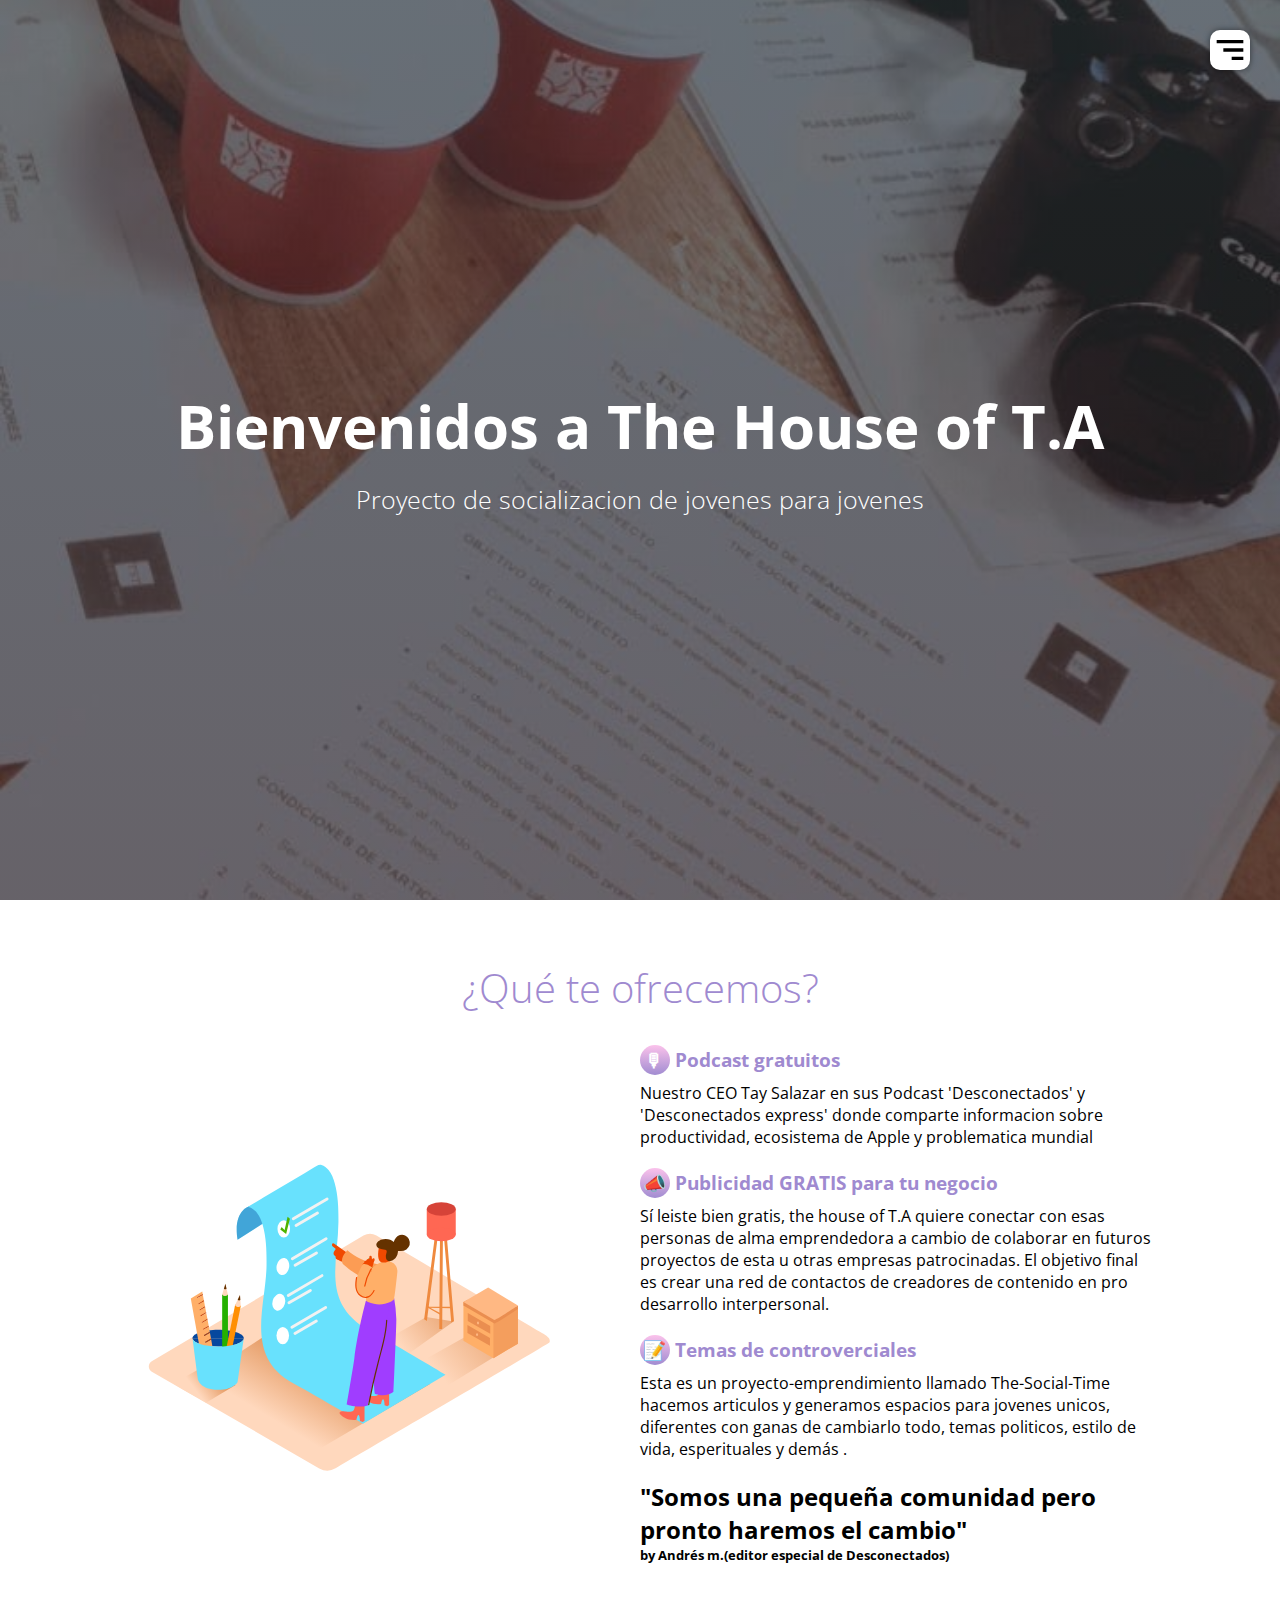
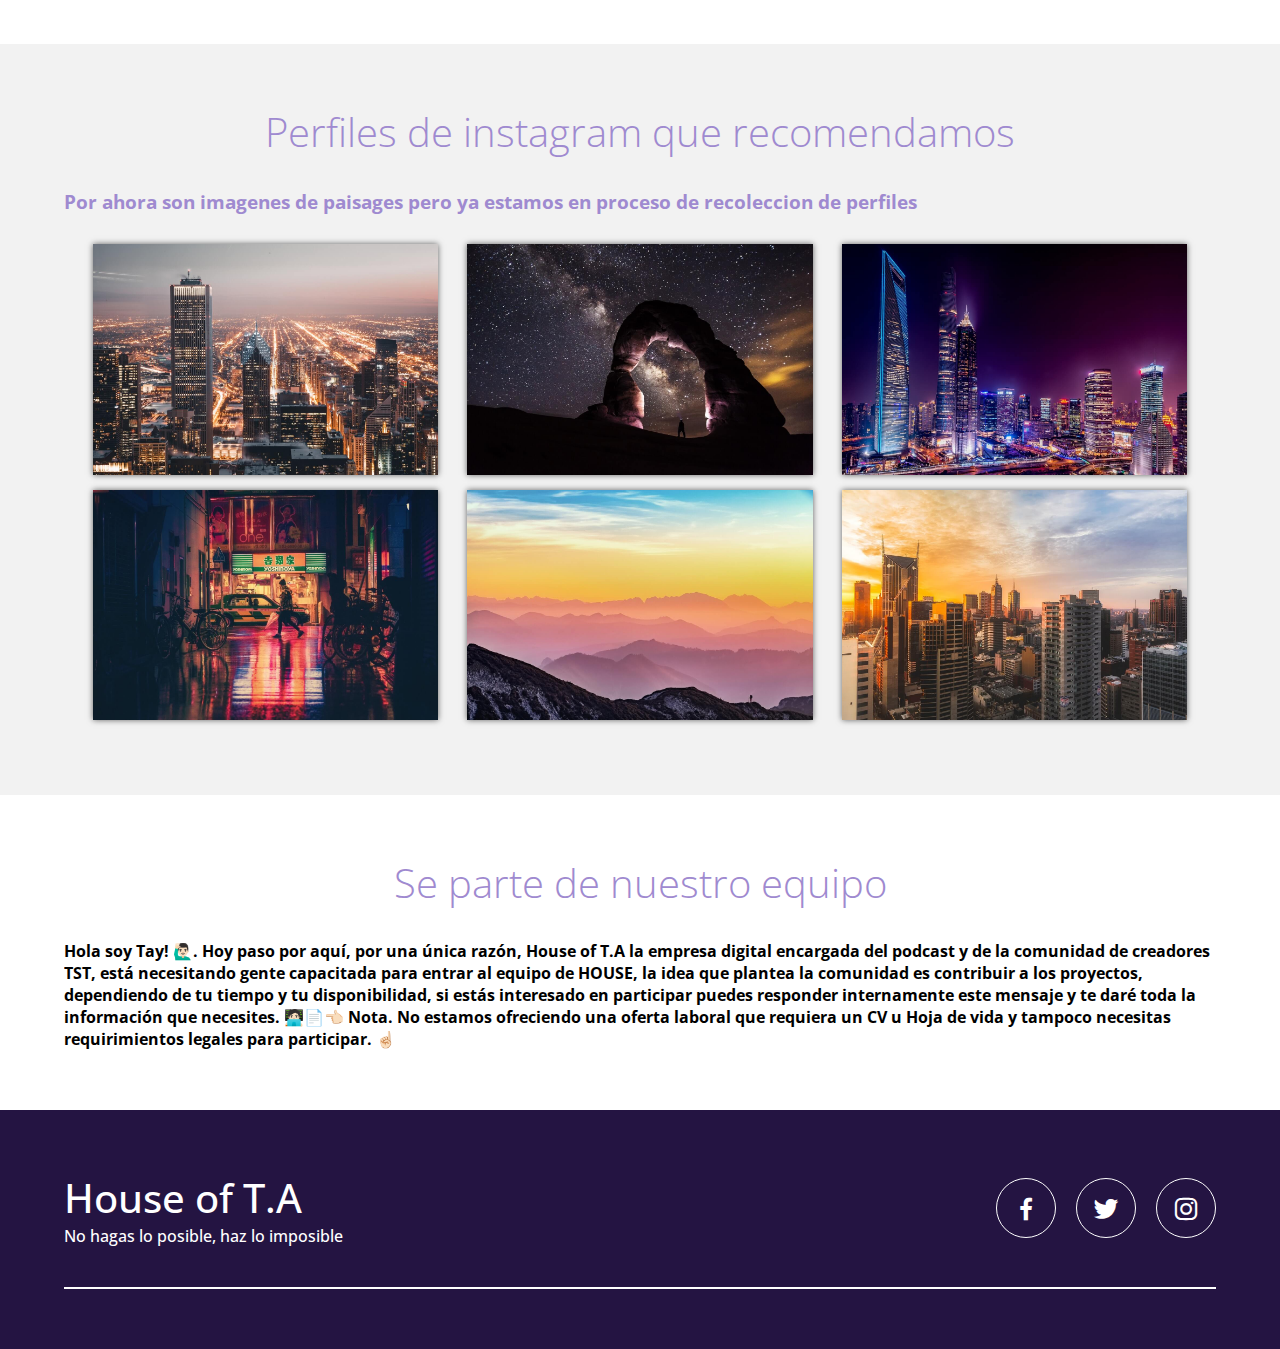
==== index.html @ 251db0c7 "Update index.html" ====
<!DOCTYPE html>
<html lang="es">
<head>
    <meta charset="UTF-8">
    <meta name="viewport" content="width=device-width, initial-scale=1.0">
    <title>Página web</title>
    <link rel="stylesheet" href="estilos.css">
    <link href="https://fonts.googleapis.com/css2?family=Open+Sans:wght@300;400;700&display=swap" rel="stylesheet">
    <link href='https://unpkg.com/boxicons@2.0.5/css/boxicons.min.css' rel='stylesheet'>
</head>
<body>
    
    <header class="header" id="inicio">
        <img class="hamburguer" src="img/hamburguesa.svg" alt="">
        <nav class="menu-navegacion">
                <a href="#inicio">House of T.A</a>
                <a href="#servicio">Para ti</a>
                <a href="#galeria">Emprendimientos</a>
                <a href="#expertos">unetenos</a>
                <a href="#footer">Suiguenos</a>
        </nav>
        <div class="contenedor head">
            <h1 class="titulo">Bienvenidos a The House of T.A </h1>
            <p class="copy">Proyecto de socializacion de jovenes para jovenes</p>
            <h3 class="copy"></h3>
        </div>
        
    </header>
    <main>
        <section class="services contenedor" id="servicio">
            <h2 class="subtitulo">¿Qué te ofrecemos?</h2>
            <div class="contenedor-servicio">
                <img src="img/checklist.svg" alt="">
                <div class="checklist-servicio">
                    <div class="service">
                        <h3 class="n-service"><span class="number">🎙</span>Podcast gratuitos</h3>
                        <p> Nuestro CEO Tay Salazar en sus Podcast 'Desconectados' y 'Desconectados express' donde comparte informacion sobre productividad, ecosistema de Apple y problematica mundial</p>
                    </div>
                    <div class="service">
                        <h3 class="n-service"><span class="number">📣</span>Publicidad GRATIS para tu negocio</h3>
                        <p> Sí leiste bien gratis, the house of T.A quiere conectar con esas personas de alma emprendedora a cambio de colaborar en futuros proyectos de esta u otras empresas patrocinadas. El objetivo final es crear una red de contactos de creadores de contenido en pro desarrollo interpersonal.</p>
                    </div>
                    <div class="service">
                        <h3 class="n-service"><span class="number">📝</span>Temas de controverciales </h3>
                        <p> Esta es un proyecto-emprendimiento llamado The-Social-Time hacemos articulos y generamos espacios para jovenes unicos, diferentes con ganas de cambiarlo todo, temas politicos, estilo de vida, esperituales y demás .</p>
                    </div>
                    <div class="service">
                        <h2   class='n-servise'>"Somos una pequeña comunidad pero pronto haremos el cambio"</h2>
                        <h5 text="center">by Andrés m.(editor especial de Desconectados)</h5>
                     </div>
                </div>
            </div>
        </section>
        <section class="gallery" id="galeria">
            <div class="contenedor">
                <h2 class="subtitulo">Perfiles de instagram que recomendamos</h2>
                <h3 class="n-service">Por ahora son imagenes de paisages pero ya estamos en proceso de recoleccion de perfiles</h3>
                <div class="contenedor-galeria">
                    <img src="img/uno.jpg" class="img-galeria" alt="Hola">
                    <img src="img/dos.jpg" class="img-galeria" alt="">
                    <img src="img/tres.jpg" class="img-galeria" alt="">
                    <img src="img/cuatro.jpg" class="img-galeria" alt="">
                    <img src="img/cinco.jpg" class="img-galeria" alt="">
                    <img src="img/seis.jpg" class="img-galeria" alt="">
                </div>
            </div>
        </section>
        <div class="imagen-light">
            <img src="img/close.svg" alt="" class="close">
            <img src="" alt="" class="agregar-imagen">
        </div>
    
        </section>
        <section class="contenedor" id="expertos">
            <h2 class="subtitulo">Se parte de nuestro equipo
            </h2>
            <h4>Hola soy Tay! 🙋🏻‍♂️. Hoy paso por aquí, por una única razón, House of T.A la empresa digital encargada del podcast y de la comunidad de creadores TST, está necesitando gente capacitada para entrar al equipo de HOUSE, la idea que plantea la comunidad es contribuir a los proyectos, dependiendo de tu tiempo y tu disponibilidad, si estás interesado en participar puedes responder internamente este mensaje y te daré toda la información que necesites. 🧑🏻‍💻📄👈🏻

                Nota. No estamos ofreciendo una oferta laboral que requiera un CV u Hoja de vida y tampoco necesitas requirimientos legales para participar. ☝🏻</h4>
            <section class="experts">
                
            </section>
        </section>
    </main>

    <footer id="footer">
        <div class="contenedor footer-content">
                <div class="contact-us">
                    <h2 class="brand">House of T.A</h2>
                    <p>No hagas lo posible, haz lo imposible</p> 
                </div>
                <div class="social-media">
                    <a href="./" class="social-media-icon">
                        <i class='bx bxl-facebook'></i>
                    </a>
                    <a href="./" class="social-media-icon">
                        <i class='bx bxl-twitter' ></i>
                    </a>
                    <a href="./" class="social-media-icon">
                        <i class='bx bxl-instagram' ></i>
                    </a>
                </div>
        </div>
        <div class="line"></div>
    </footer>
    <script src="js/menu.js"></script>
    <script src="js/lightbox.js"></script>
</body>
</html>
---- estilos.css ----
*{
    margin: 0;
    padding: 0;
    box-sizing: border-box;
}

:root{
    scroll-behavior: smooth;
}

body{
    font-family: 'Open Sans', sans-serif;
}

.contenedor{
    width: 90%;
    max-width: 1200px;
    overflow: hidden;
    margin: auto;
    padding: 60px 0;
}

.header{
    height: 100vh;
    /* 02 */
    background-image: linear-gradient(to top, rgba(39, 26, 35, 0.568) 0%, hsla(215, 20%, 19%, 0.562) 100%), url(img/papeles.jpeg);
    background-repeat: no-repeat;
    background-position: center;
    background-size: cover;
    
}

.head{
    padding: 0;
    height: 100%;
    display: flex;
    flex-direction: column;
    justify-content: center;
    text-align: center;
    color: #fff;
}


.hamburguer{
    position: fixed;
    top: 30px;
    right: 30px;
    background: #fff;
    width: 40px;
    height: 40px;
    cursor: pointer;
    border-radius: 10px;
    box-shadow: 0 0 6px rgba(0, 0, 0, .5);
}

.menu-navegacion{
    position: fixed;
    top: 0;
    width: 30vw;
    height: 100%;
    /* background-image: linear-gradient(to top, #fbc2eb 0%, #a6c0ee 100%); */
    /* 02 */
    background-image: linear-gradient(to top, #514768 0%, #5f4a59 100%);
    /* 028 */
    background-image: linear-gradient(135deg, #1a203a 0%, #241731 100%);
    display: flex;
    flex-direction: column;
    justify-content: space-evenly;
    align-items: center;
    right: 0;
    transform: translateX(110%);
    transition:transform 0.3s ease-in-out;
    box-shadow: 0 0 6px rgba(0, 0, 0, .5);
}

.spread{
    transform: translateX(0);
}

.menu-navegacion a{
    color: #fff;
    text-decoration: none;
}



.titulo{
    font-size: 60px;
    margin-bottom: 15px;
}

.copy{
    font-weight: 300;
    font-size: 25px;
}

/* Services */

.subtitulo{
    color: #9f8ad0;
    font-size: 40px;
    text-align: center;
    font-weight: 300;
    margin-bottom: 30px;
}

.contenedor-servicio{
    display: flex;
    justify-content: space-evenly;
    align-items: center;
    flex-wrap: wrap;
}

.contenedor-servicio img{
    width: 40%;
}

.checklist-servicio{
    width: 45%;
}

.service{
    margin-bottom: 20px;
}

.n-service{
    margin-bottom: 7px;
    color: #9f8ad0;
}

.number{
    display: inline-block;
    /* 02 */
    background-image: linear-gradient(to top, #a18cd1 0%, #fbc2eb 100%);
    line-height: 30px;
    text-align: center;
    border-radius: 50%;
    margin-right: 5px;
    width: 30px;
    height: 30px;
    color: #fff;
    font-weight: 700;
}

.gallery{
    background: #f2f2f2;
}

.contenedor-galeria{
    display: flex;
    flex-wrap: wrap;
    justify-content: space-evenly;
    margin-top: 30px;
}

.img-galeria{
    width: 30%;
    display: block;
    margin-bottom: 15px;
    box-shadow: 0 0 6px rgba(0, 0, 0, .6);
    cursor: pointer;
}

.imagen-light{
    position: fixed;
    display: flex;
    align-items: center;
    justify-content: center;
    width: 100%;
    height: 100%;
    top: 0;
    left: 0;
    background: rgba(0, 0, 0, 0.534);
    transform: translate(100%);
    transition: transform .2s ease-in-out;
}

.agregar-imagen{
    width: 60%;
    transform: scale(0);
    border-radius: 10px;
    transition: transform .3s .2s;
}

.showImage{
    transform: scale(1);
}

.show{
    transform: translate(0);
}

.close{
    position: absolute;
    top: 15px;
    right: 15px;
    width: 40px;
    cursor: pointer;
}

.experts{
    width: 100%;
    display: flex;
    flex-wrap: wrap;
    justify-content: space-evenly;
    align-items: center;
}

.cont-expert{
    width: 30%;
    text-align: center;
    margin-bottom: 20px;
}

.cont-expert img{
    display: block;
    margin: auto;
    width: 80%;
}

.n-expert{
    width: 100%;
    display: inline-block;
    margin-top: 20px;
    font-weight: 400;
}

footer{
    background: #241442;
    padding-bottom: 0.1px;
}

.footer-content{
    display: flex;
    justify-content: space-between;
    align-items: center;
    flex-wrap: wrap;
    padding-top: 60px;
    padding-bottom: 40px;
}


.contact-us{
    width: 40%;
    color: #fff;
}

.brand{
    font-weight: 500;
    font-size: 40px;
}

.brand+p{
    font-weight: 500;
}

.social-media{
    width: 50%;
    display: flex;
    justify-content: flex-end;
}

.social-media-icon{
    display: inline-block;
    margin-left: 20px;
    width: 60px;
    height: 60px;
    border: 1px solid #fff;
    border-radius: 50%;
    text-align: center;
    color: #fff;
}

.social-media-icon i{
    font-size: 30px;
    line-height: 60px;
}

.line{
    width: 90%;
    max-width: 1200px;
    margin: auto;
    height: 2px;
    background: #fff;
    margin-bottom: 60px;
}

.social-media-icon:hover{
    background: #fff;
    color:#764ba2;
}

@media screen and (max-width: 800px){
    .menu-navegacion{
        width: 50vw;
    }

    .titulo{
        font-size: 40px;
    }

    .contenedor-servicio img{
        width: 80%;
        margin-bottom: 40px;
    }
    
    .checklist-servicio{
        width: 80%;
    }

    .service{
        margin-bottom: 30px;
    }

    .img-galeria{
        width: 45%;
    }
    
    .agregarImagen{
        width: 80%;
    }

    
    .cont-expert{
        width: 80%;
    }
    
    .footer-content{
        justify-content: center;
    }

    .social-media{
        width: 80%;
        justify-content: space-evenly;
    }

    .social-media-icon{
        margin-left: 0;
    }

    .contact-us{
        text-align: center;
        width: 80%;
        margin-bottom: 40px;
    }
    
}


@media screen and (max-width: 500px){
    .menu-navegacion{
        width: 65vw;
    }

    .hamburguer{
        top: 20px;
        right: 20px;
    }

    .titulo{
        font-size: 30px;
    }

    .subtitulo{
        font-size: 30px;
    }

    .img-galeria{
        width: 95%;
    }
    
    .agregar-imagen{
        width: 90%;
    }

    .social-media{
        width: 100%;
        justify-content: space-evenly;
    }

    .social-media-icon{
        margin-left: 0;
    }

    .contact-us{
        text-align: center;
        width: 95%;
        margin-bottom: 40px;
    }
    
}
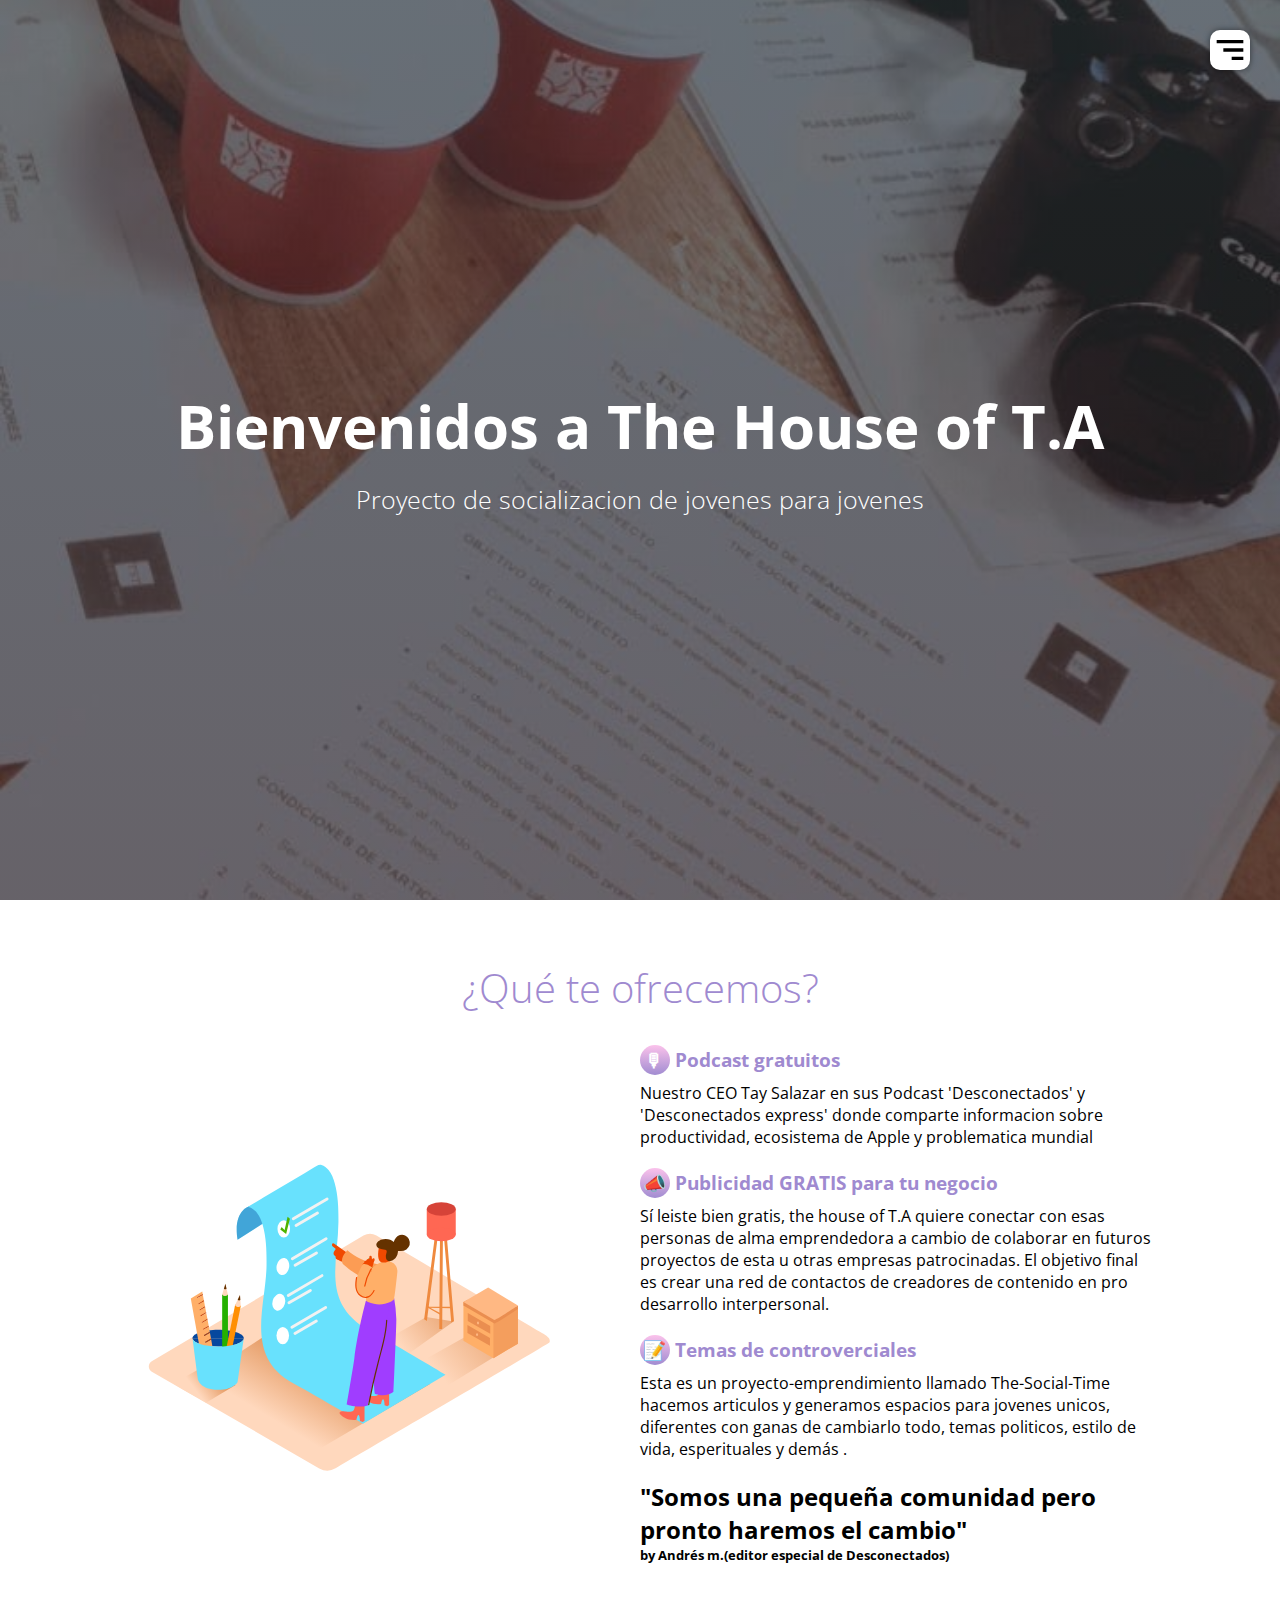
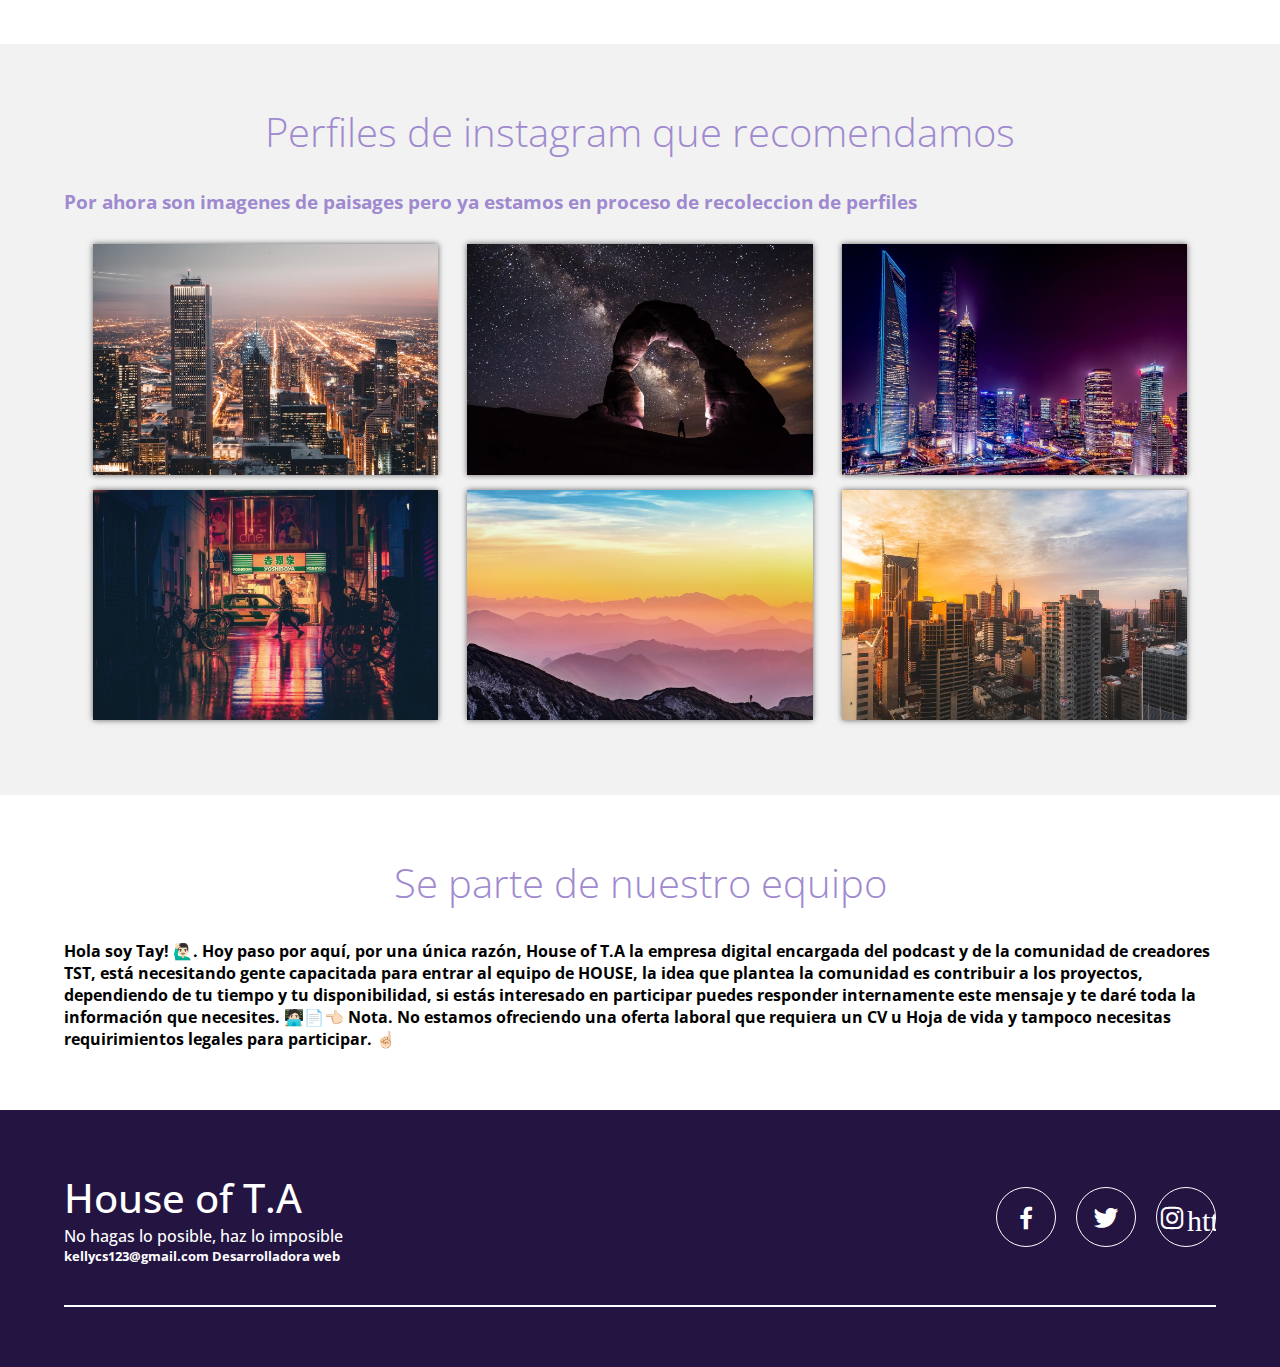
==== commit 7052a7ba: "Update index.html" ====
--- a/index.html
+++ b/index.html
@@ -87,7 +87,9 @@
         <div class="contenedor footer-content">
                 <div class="contact-us">
                     <h2 class="brand">House of T.A</h2>
-                    <p>No hagas lo posible, haz lo imposible</p> 
+                    <p>No hagas lo posible, haz lo imposible</p>
+                    <h5> kellycs123@gmail.com Desarrolladora web</h5>
+                    
                 </div>
                 <div class="social-media">
                     <a href="./" class="social-media-icon">
@@ -97,7 +99,7 @@
                         <i class='bx bxl-twitter' ></i>
                     </a>
                     <a href="./" class="social-media-icon">
-                        <i class='bx bxl-instagram' ></i>
+                        <i class='bx bxl-instagram' >https://www.instagram.com/houseofta_/?hl=es-la</i>
                     </a>
                 </div>
         </div>
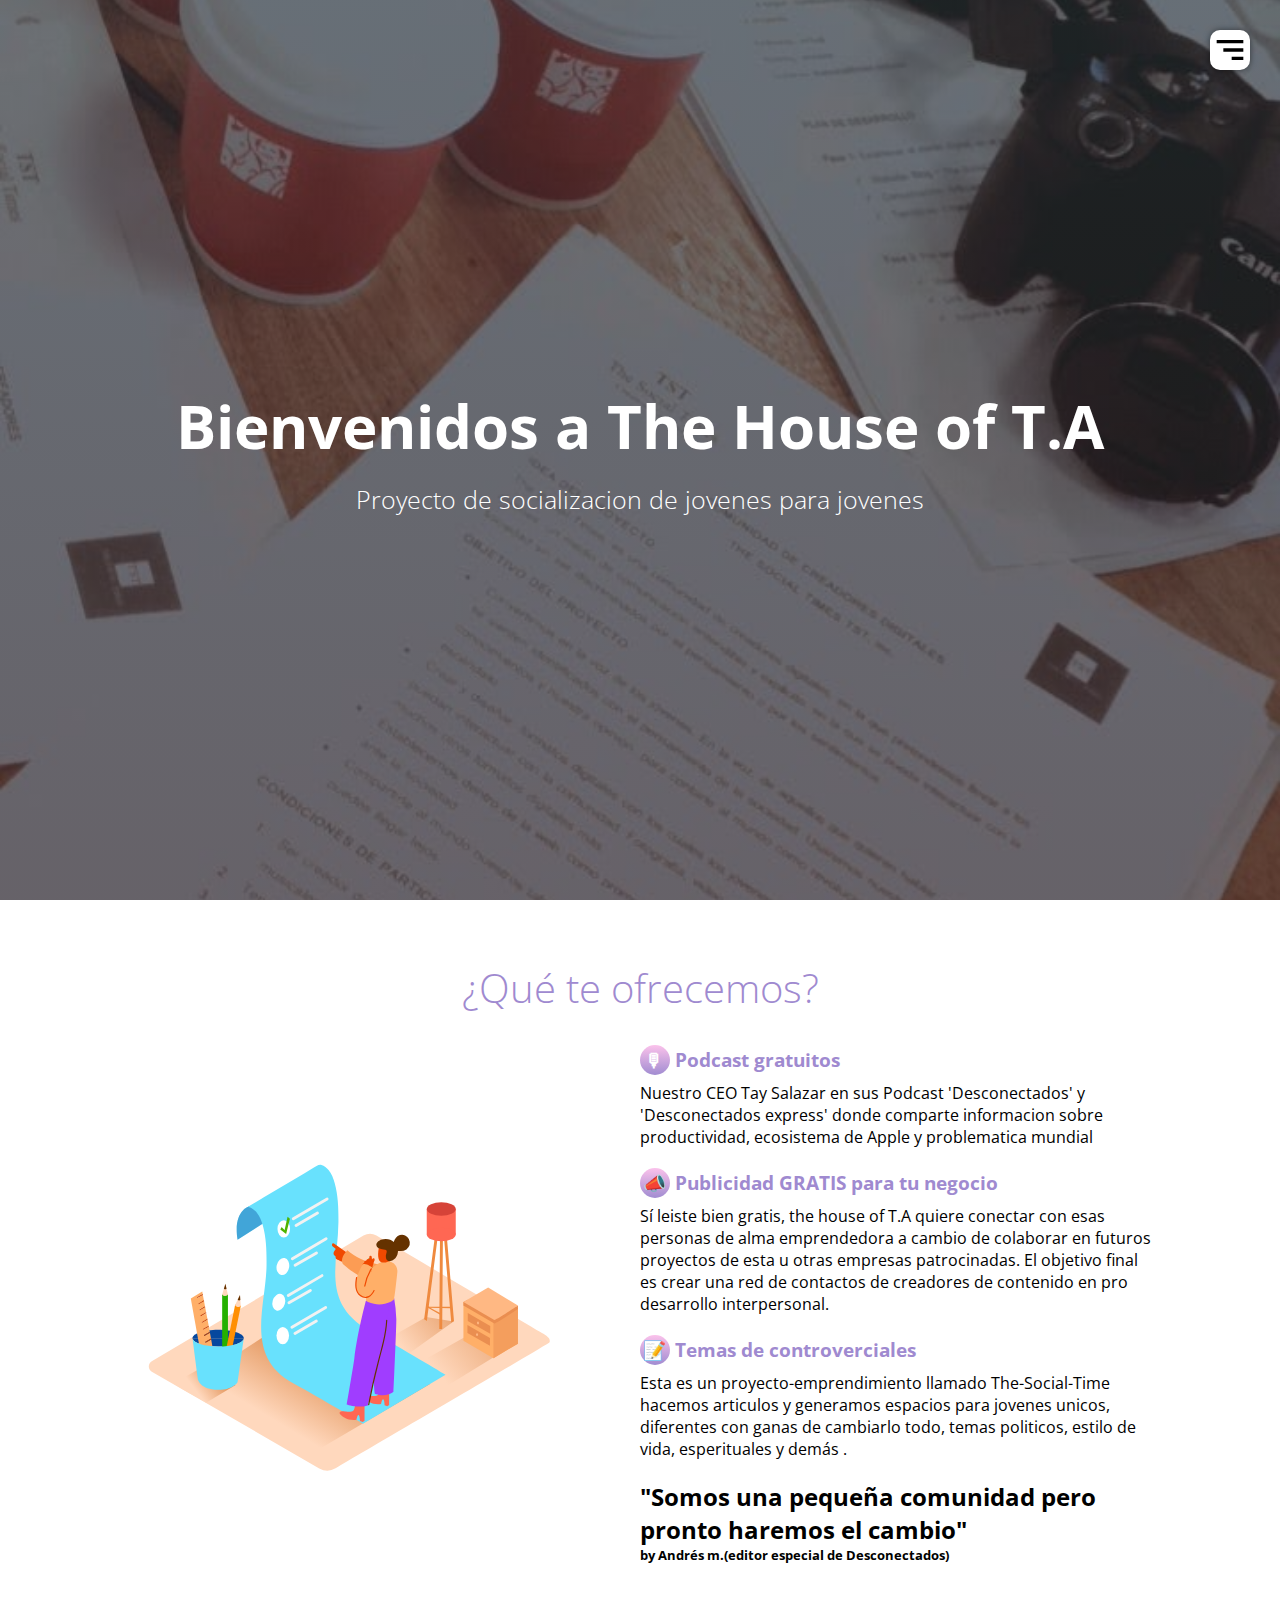
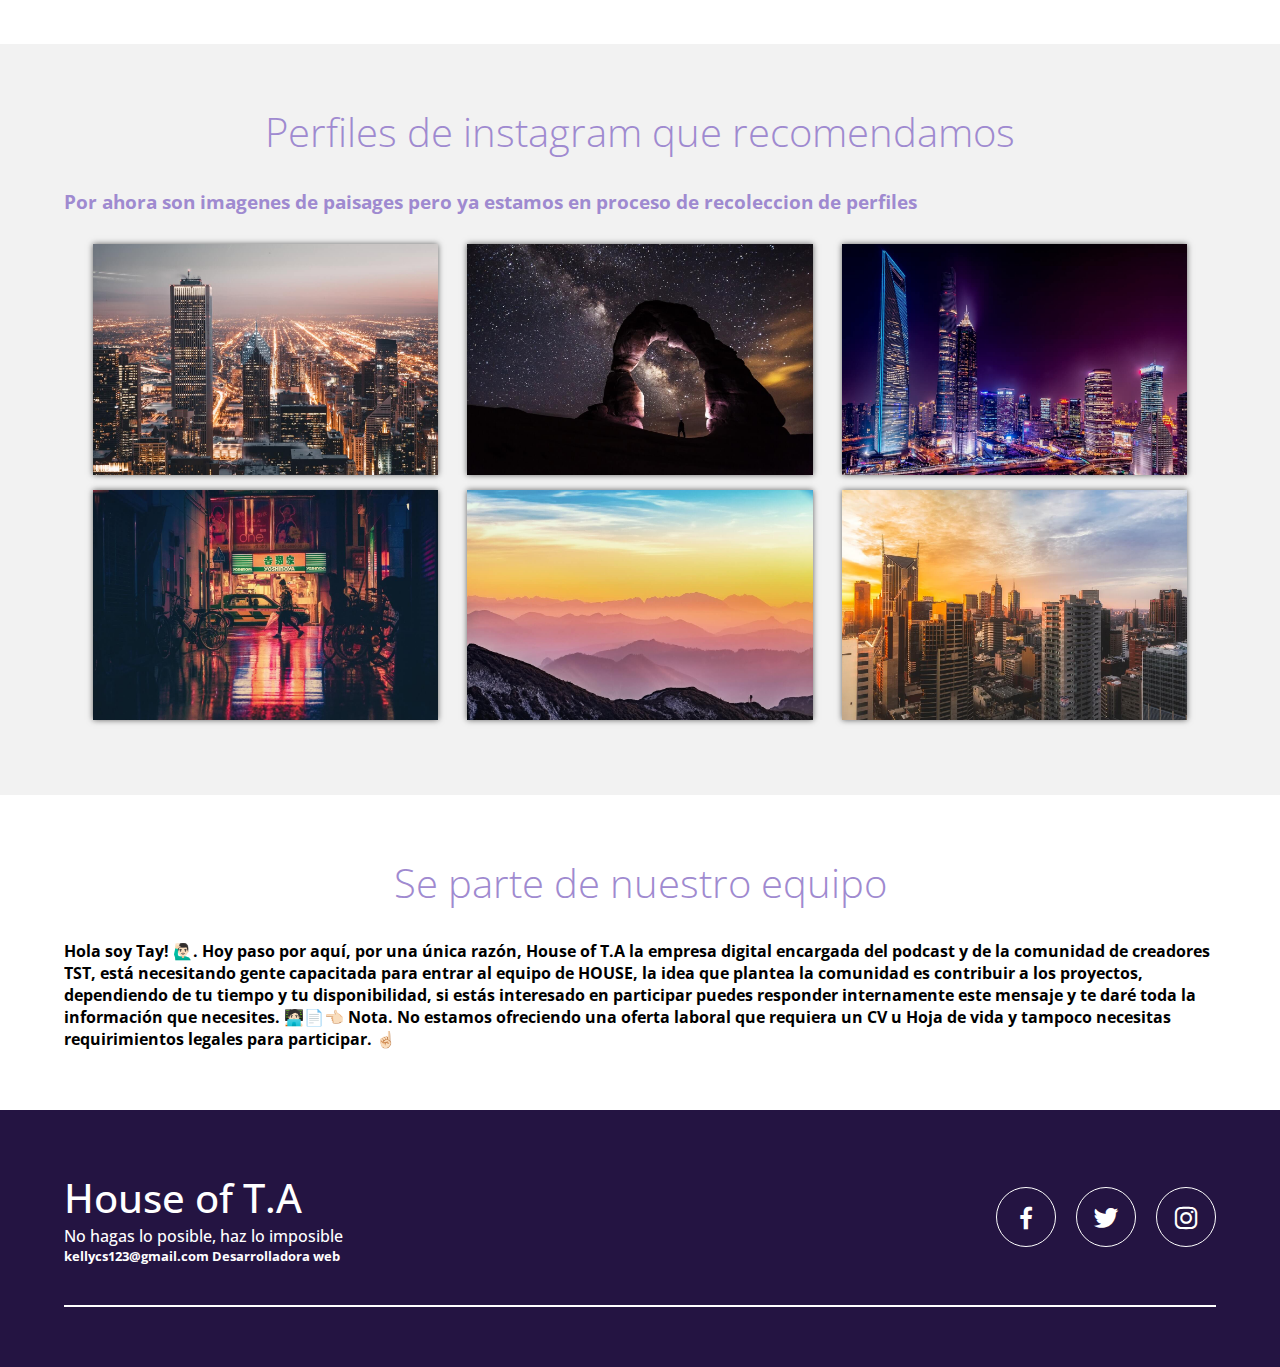
==== commit aeeb2a33: "Update index.html" ====
--- a/index.html
+++ b/index.html
@@ -99,7 +99,7 @@
                         <i class='bx bxl-twitter' ></i>
                     </a>
                     <a href="./" class="social-media-icon">
-                        <i class='bx bxl-instagram' >https://www.instagram.com/houseofta_/?hl=es-la</i>
+                        <i class='bx bxl-instagram' ></i>
                     </a>
                 </div>
         </div>
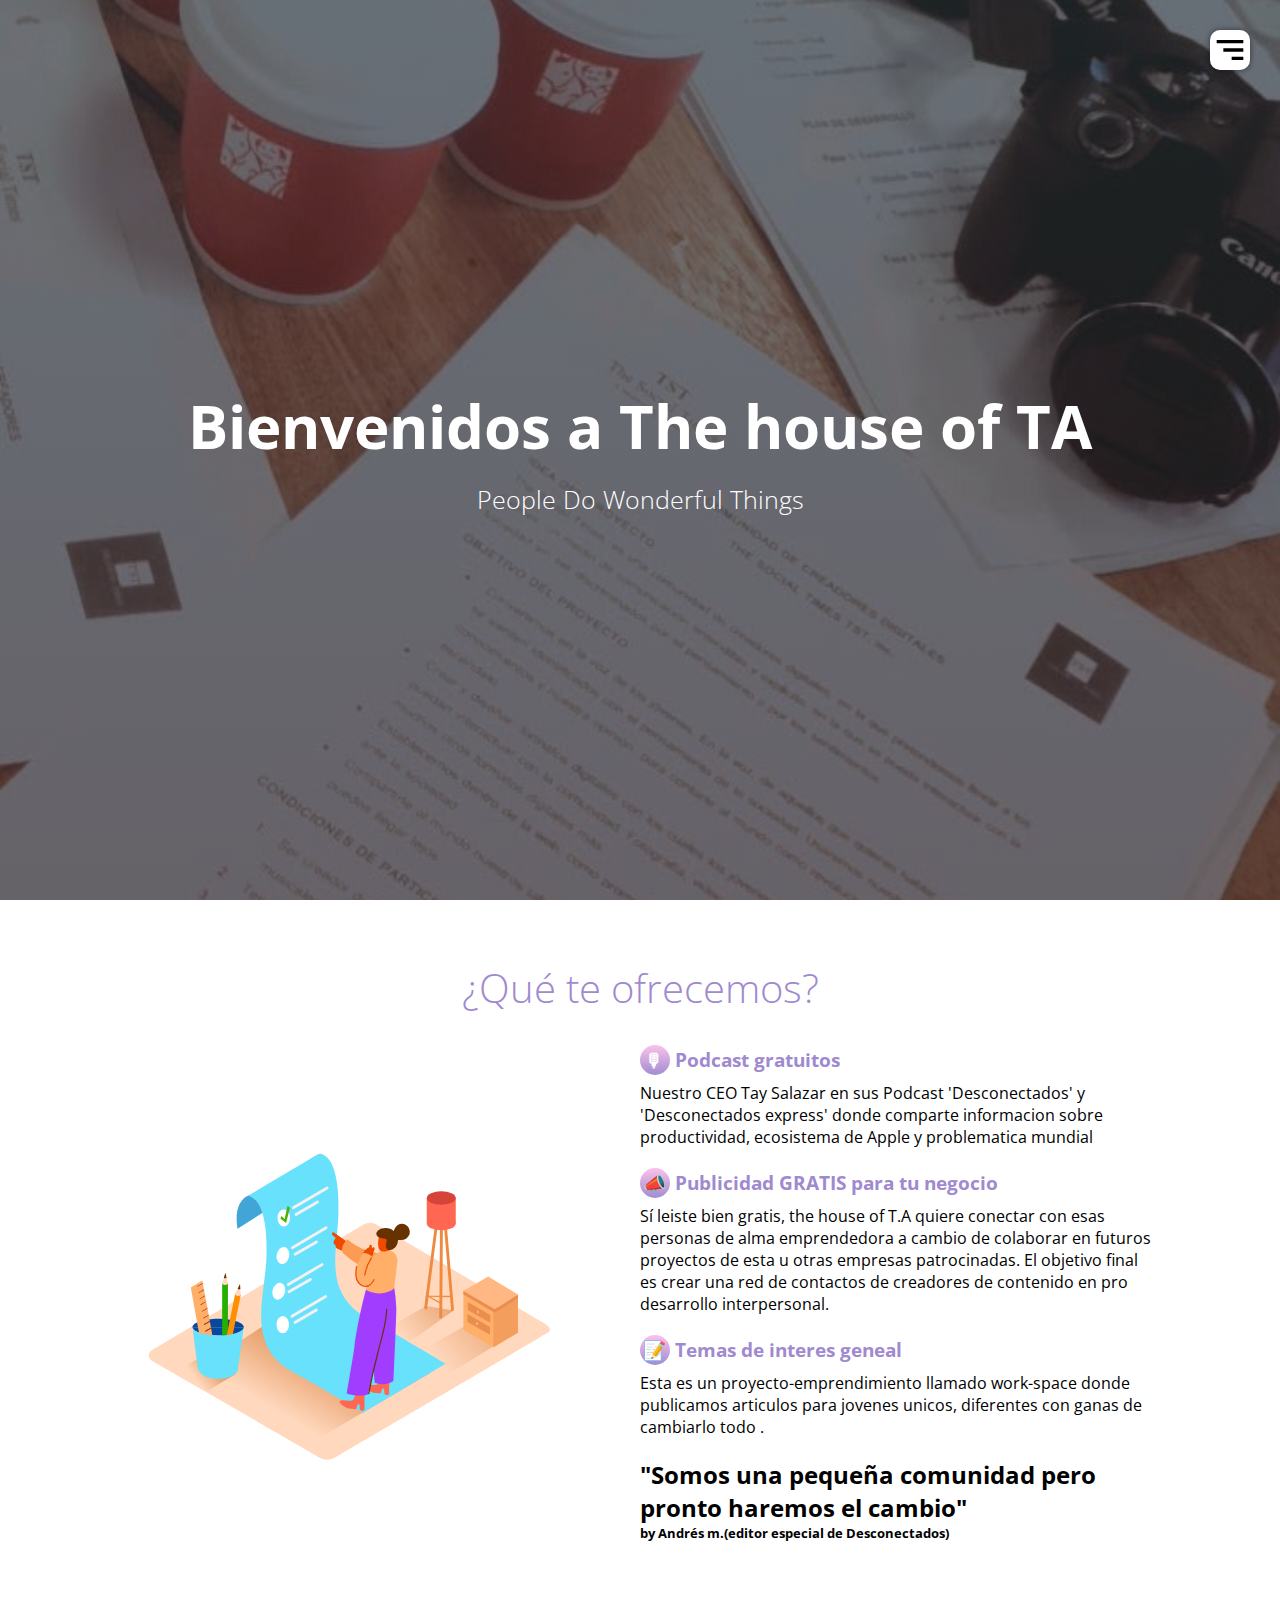
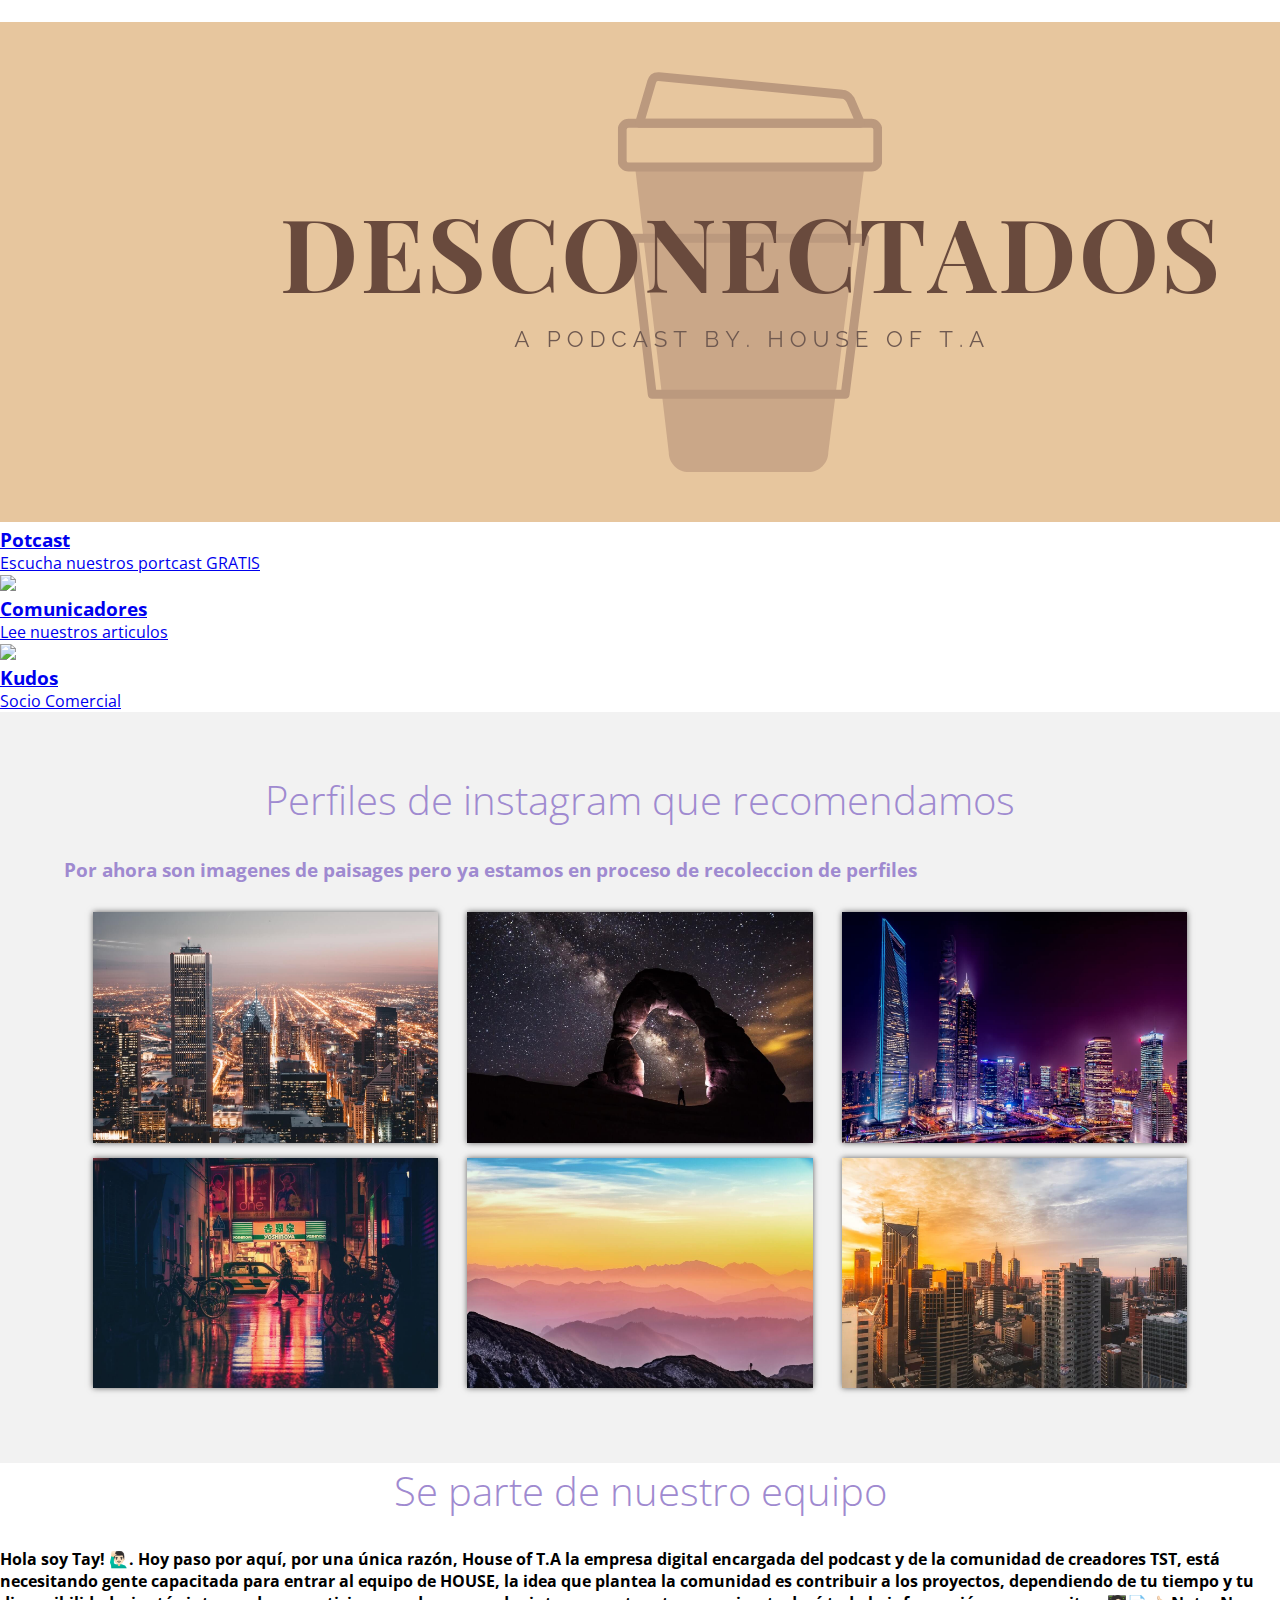
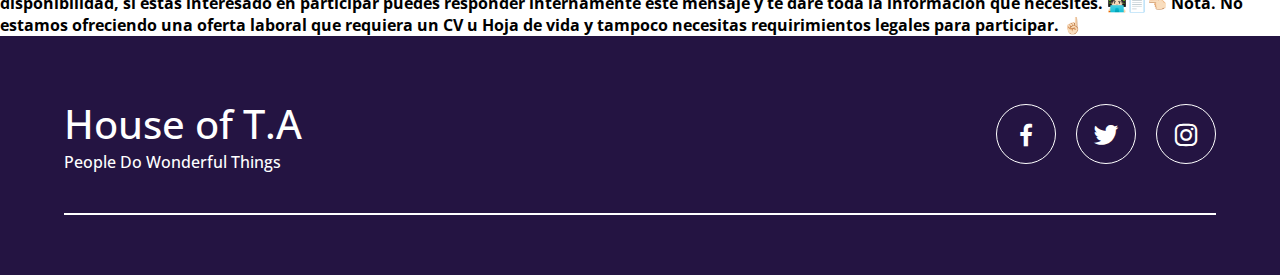
==== commit 7b0822ec: "Update index.html" ====
--- a/index.html
+++ b/index.html
@@ -20,8 +20,8 @@
                 <a href="#footer">Suiguenos</a>
         </nav>
         <div class="contenedor head">
-            <h1 class="titulo">Bienvenidos a The House of T.A </h1>
-            <p class="copy">Proyecto de socializacion de jovenes para jovenes</p>
+            <h1 class="titulo">Bienvenidos a The house of TA</h1>
+            <p class="copy">People Do Wonderful Things</p>
             <h3 class="copy"></h3>
         </div>
         
@@ -41,8 +41,8 @@
                         <p> Sí leiste bien gratis, the house of T.A quiere conectar con esas personas de alma emprendedora a cambio de colaborar en futuros proyectos de esta u otras empresas patrocinadas. El objetivo final es crear una red de contactos de creadores de contenido en pro desarrollo interpersonal.</p>
                     </div>
                     <div class="service">
-                        <h3 class="n-service"><span class="number">📝</span>Temas de controverciales </h3>
-                        <p> Esta es un proyecto-emprendimiento llamado The-Social-Time hacemos articulos y generamos espacios para jovenes unicos, diferentes con ganas de cambiarlo todo, temas politicos, estilo de vida, esperituales y demás .</p>
+                        <h3 class="n-service"><span class="number">📝</span>Temas de interes geneal</h3>
+                        <p> Esta es un proyecto-emprendimiento llamado work-space donde publicamos articulos para jovenes unicos, diferentes con ganas de cambiarlo todo .</p>
                     </div>
                     <div class="service">
                         <h2   class='n-servise'>"Somos una pequeña comunidad pero pronto haremos el cambio"</h2>
@@ -51,6 +51,42 @@
                 </div>
             </div>
         </section>
+        <!--   Tarjetas-->
+        <div class="tarjetas">
+            <a class='lados' href="#">
+                 <figure>
+                     <img src="img/desconectados.png">
+                     <div class="capa">
+                         <h3>Potcast </h3>
+                         <p>Escucha nuestros portcast GRATIS</p>
+                     </div>
+                 </figure>
+            </a>
+        
+            <a class='lados' href="https://www.instagram.com/socialtimestst/?hl=es-la">
+                <figure>
+                    <img src="img/TST_community.jpg">
+                    <div class="capa">
+                        <h3>Comunicadores</h3>
+                        <p>Lee nuestros articulos</p>
+                    </div>
+                </figure>
+            </a>
+            <a class='lados' href="https://cutt.ly/instagram_kudos">
+                 <figure>
+                     <img src='img/karol.jpg'>
+                     <div class="capa">
+                         <h3>Kudos</h3>
+                         <p>Socio Comercial</p>
+                     </div>
+                 </figure>
+            </a>
+       
+    
+    
+           
+        </div>
+    
         <section class="gallery" id="galeria">
             <div class="contenedor">
                 <h2 class="subtitulo">Perfiles de instagram que recomendamos</h2>
@@ -69,15 +105,17 @@
             <img src="img/close.svg" alt="" class="close">
             <img src="" alt="" class="agregar-imagen">
         </div>
+        </section>
+       
     
-        </section>
-        <section class="contenedor" id="expertos">
-            <h2 class="subtitulo">Se parte de nuestro equipo
-            </h2>
+        <h2 class="subtitulo">Se parte de nuestro equipo
+        </h2>
+        <section class="unetenos" id="expertos">
+            
             <h4>Hola soy Tay! 🙋🏻‍♂️. Hoy paso por aquí, por una única razón, House of T.A la empresa digital encargada del podcast y de la comunidad de creadores TST, está necesitando gente capacitada para entrar al equipo de HOUSE, la idea que plantea la comunidad es contribuir a los proyectos, dependiendo de tu tiempo y tu disponibilidad, si estás interesado en participar puedes responder internamente este mensaje y te daré toda la información que necesites. 🧑🏻‍💻📄👈🏻
 
                 Nota. No estamos ofreciendo una oferta laboral que requiera un CV u Hoja de vida y tampoco necesitas requirimientos legales para participar. ☝🏻</h4>
-            <section class="experts">
+             
                 
             </section>
         </section>
@@ -87,18 +125,16 @@
         <div class="contenedor footer-content">
                 <div class="contact-us">
                     <h2 class="brand">House of T.A</h2>
-                    <p>No hagas lo posible, haz lo imposible</p>
-                    <h5> kellycs123@gmail.com Desarrolladora web</h5>
-                    
+                    <p>People Do Wonderful Things</p> 
                 </div>
                 <div class="social-media">
                     <a href="./" class="social-media-icon">
                         <i class='bx bxl-facebook'></i>
                     </a>
-                    <a href="./" class="social-media-icon">
+                    <a href="https://twitter.com/socialtimestst" class="social-media-icon">
                         <i class='bx bxl-twitter' ></i>
                     </a>
-                    <a href="./" class="social-media-icon">
+                    <a href="https://www.instagram.com/houseofta_/?hl=es-lattps://www.instagram.com/socialtimestst/?hl=es-la" class="social-media-icon">
                         <i class='bx bxl-instagram' ></i>
                     </a>
                 </div>
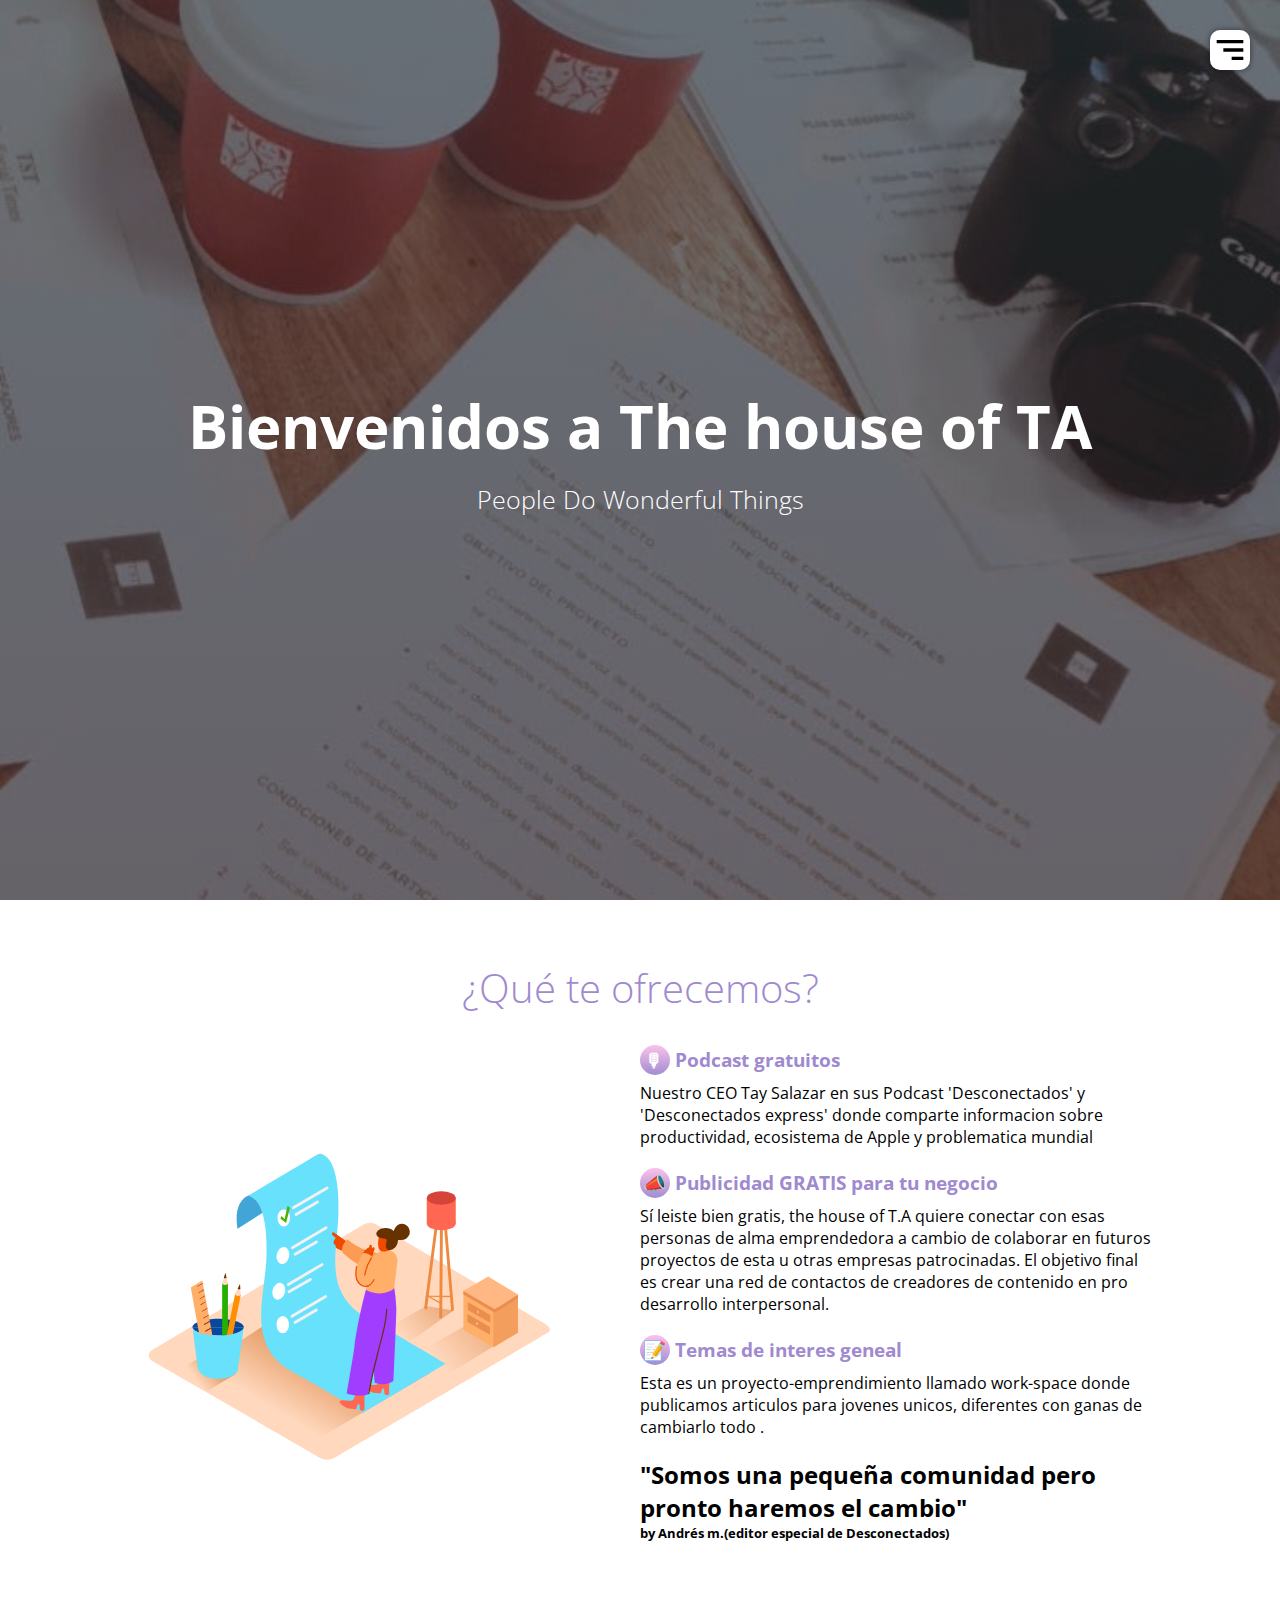
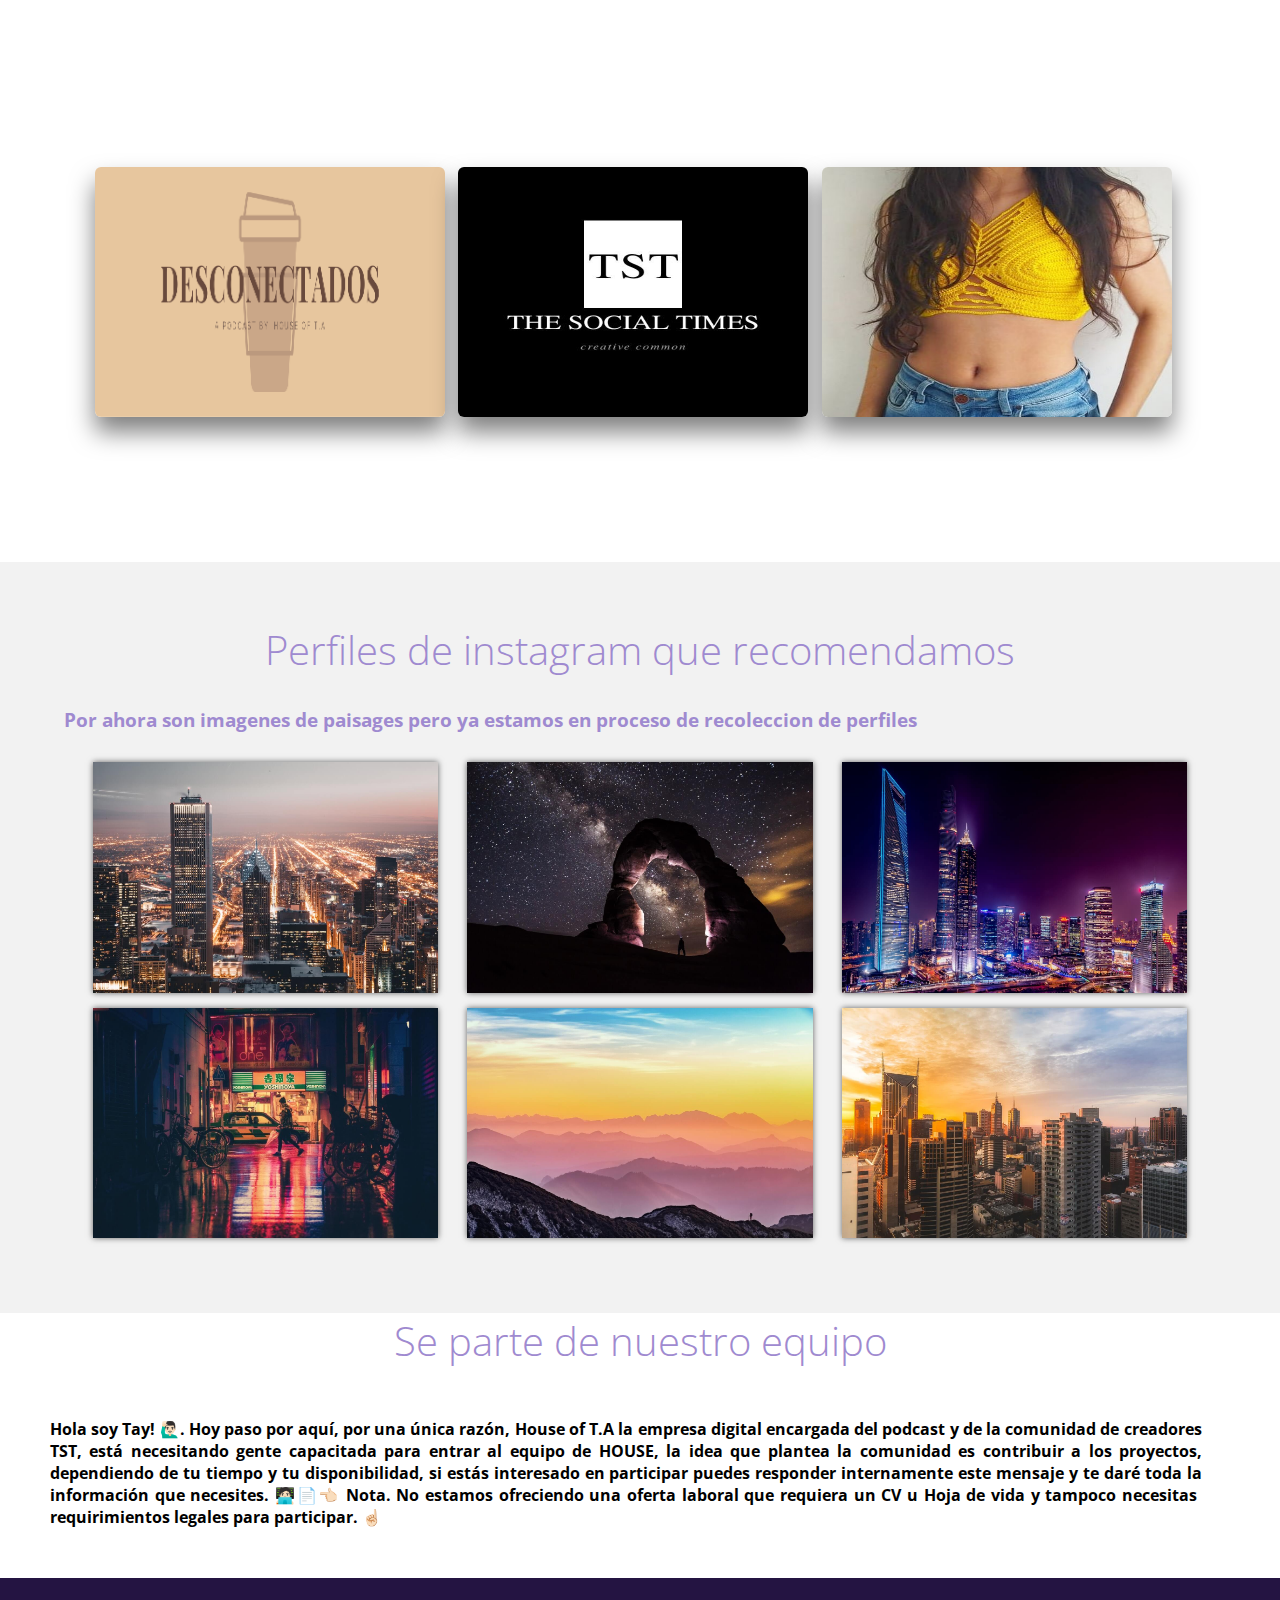
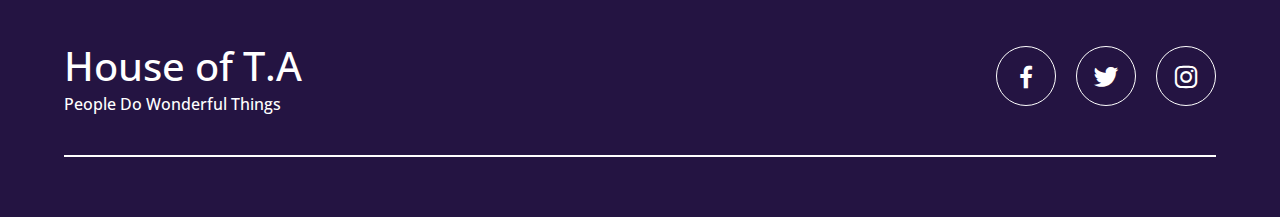
==== commit f578c8f2: "Update index.html" ====
--- a/index.html
+++ b/index.html
@@ -65,7 +65,7 @@
         
             <a class='lados' href="https://www.instagram.com/socialtimestst/?hl=es-la">
                 <figure>
-                    <img src="img/TST_community.jpg">
+                    <img src="img/TST_Community.jpg">
                     <div class="capa">
                         <h3>Comunicadores</h3>
                         <p>Lee nuestros articulos</p>
--- a/estilos.css
+++ b/estilos.css
@@ -388,4 +388,91 @@
         margin-bottom: 40px;
     }
     
-}+}
+/*cartas*/
+.tarjetas{
+    width: 100%;
+    display: flex;
+    align-items: center;
+    height: 60vh;
+    max-width: 1090px;
+	margin: auto;
+  
+    
+}
+.tarjetas a.lados{
+    width: 1100px;
+
+}
+.tarjetas figure{
+   position:relative;
+    height: 250px;
+    cursor: pointer;
+    width: 350px;
+    overflow: hidden;
+    border-radius: 6px;
+    box-shadow: 0px 15px 25px rgba(0,0,0,0.50);
+   
+}
+.tarjetas figure img{
+    width: 100%;
+    height: 100%;
+    transition: all 400ms ease-out;
+    will-change: transform;
+}
+
+.tarjetas figure .capa{
+    position: absolute;
+    top: 0;
+    width: 100%;
+    height: 100%;
+    background: rgba(0,103,123,0.7);
+    transition: all 400ms ease-out;
+    opacity: 0;
+    visibility: hidden;
+   text-align: center;
+}
+.tarjetas figure:hover > .capa {
+    opacity: 1;
+    visibility: visible;
+}
+.tarjetas figure:hover > .capa h3{
+    margin-top: 70px;
+    margin-bottom: 15px;
+}
+.tarjetas figure:hover > img{
+    transform: scale(1.3);
+}
+.tarjetas figure .capa h3{
+    color: #fff;
+    font-weight: 400;
+    margin-bottom: 120px;
+    transition: all 400ms ease-out;
+     margin-top: 30px;
+}
+.tarjetas figure .capa p{
+    color: #fff;
+    font-size: 15px;
+    line-height: 1.5;
+    width: 100%;
+    max-width: 220px;
+    margin: auto;
+}
+@media only screen and (min-width:320px) and (max-width:768px){
+	.container-card{
+		flex-wrap: wrap;
+	}
+	.card{
+		margin: 15px;
+	}
+}
+/*cartas*/
+/*unetenos --- seccion para recutamiento taynersalazar@gmail.com*/ 
+
+.unetenos{
+    box-sizing: border-box;
+   text-align: justify;
+   width: 90%;
+   margin: 50px ;
+   
+}
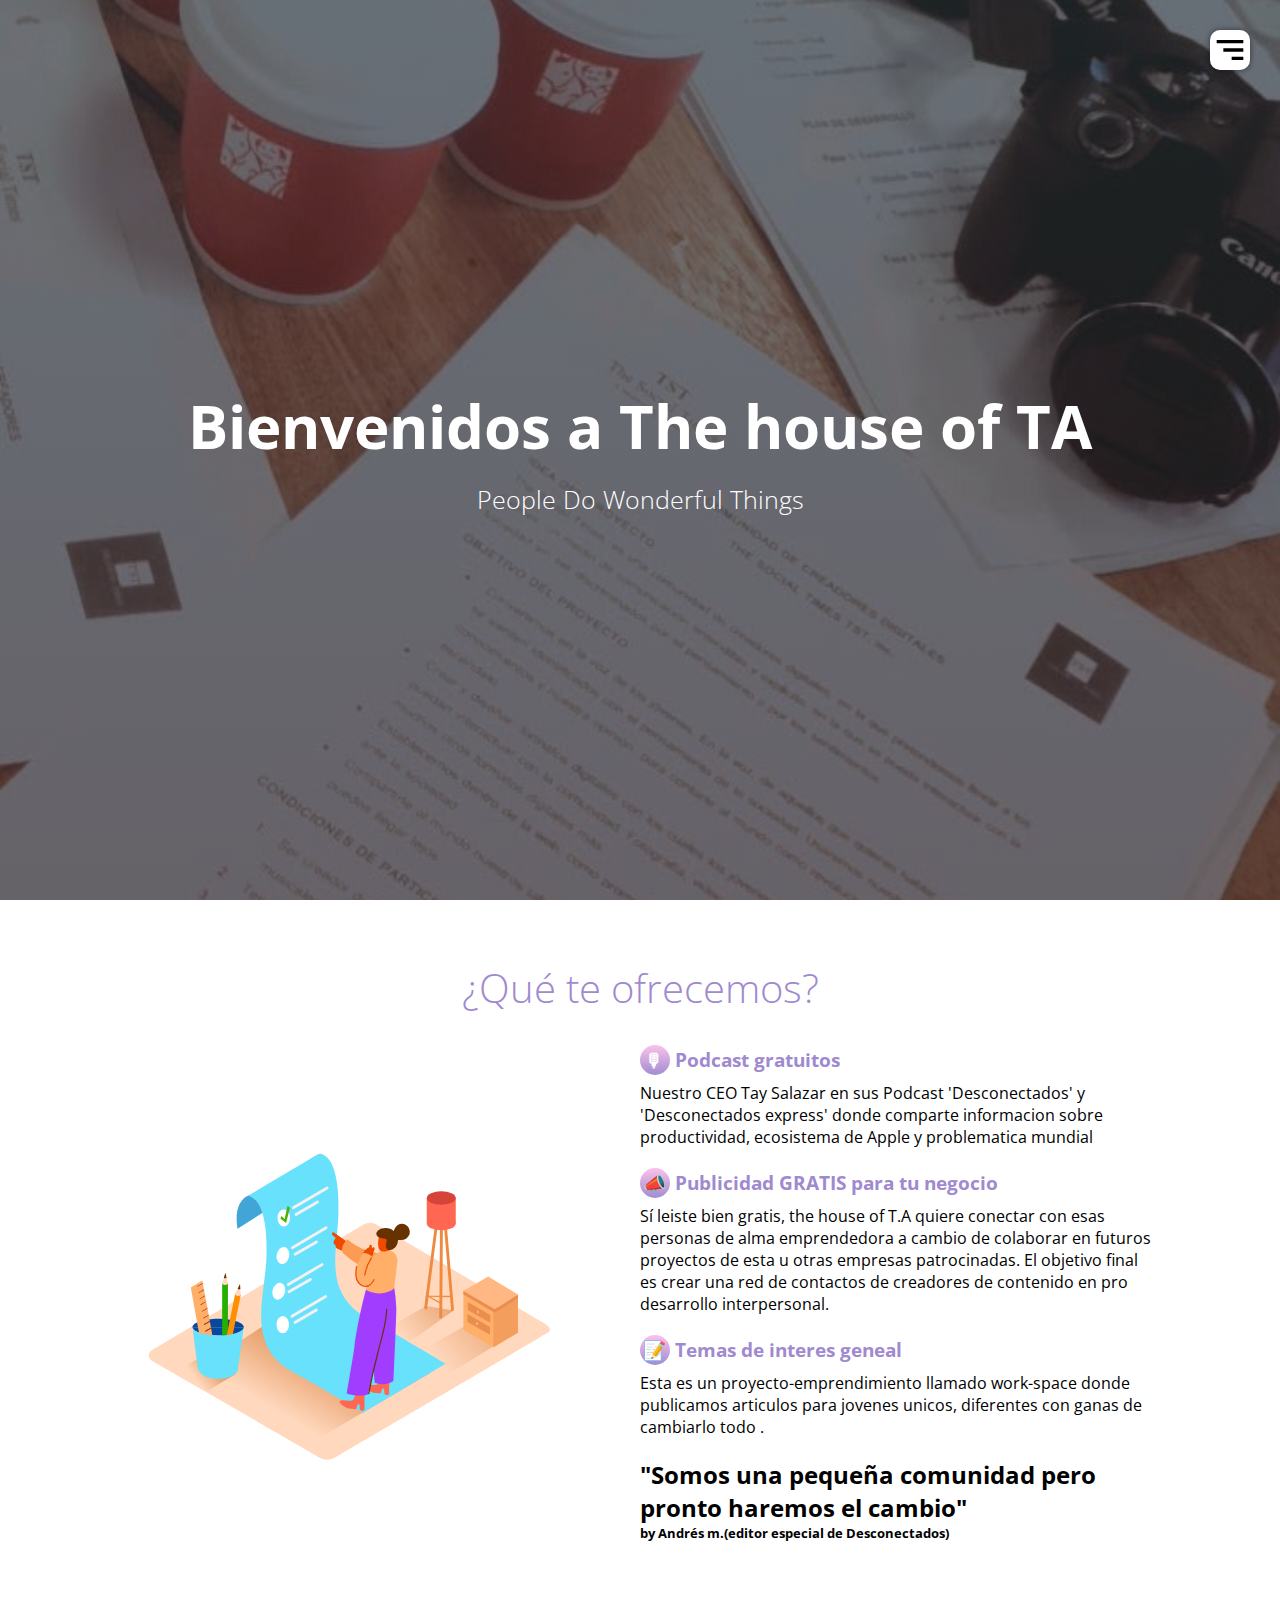
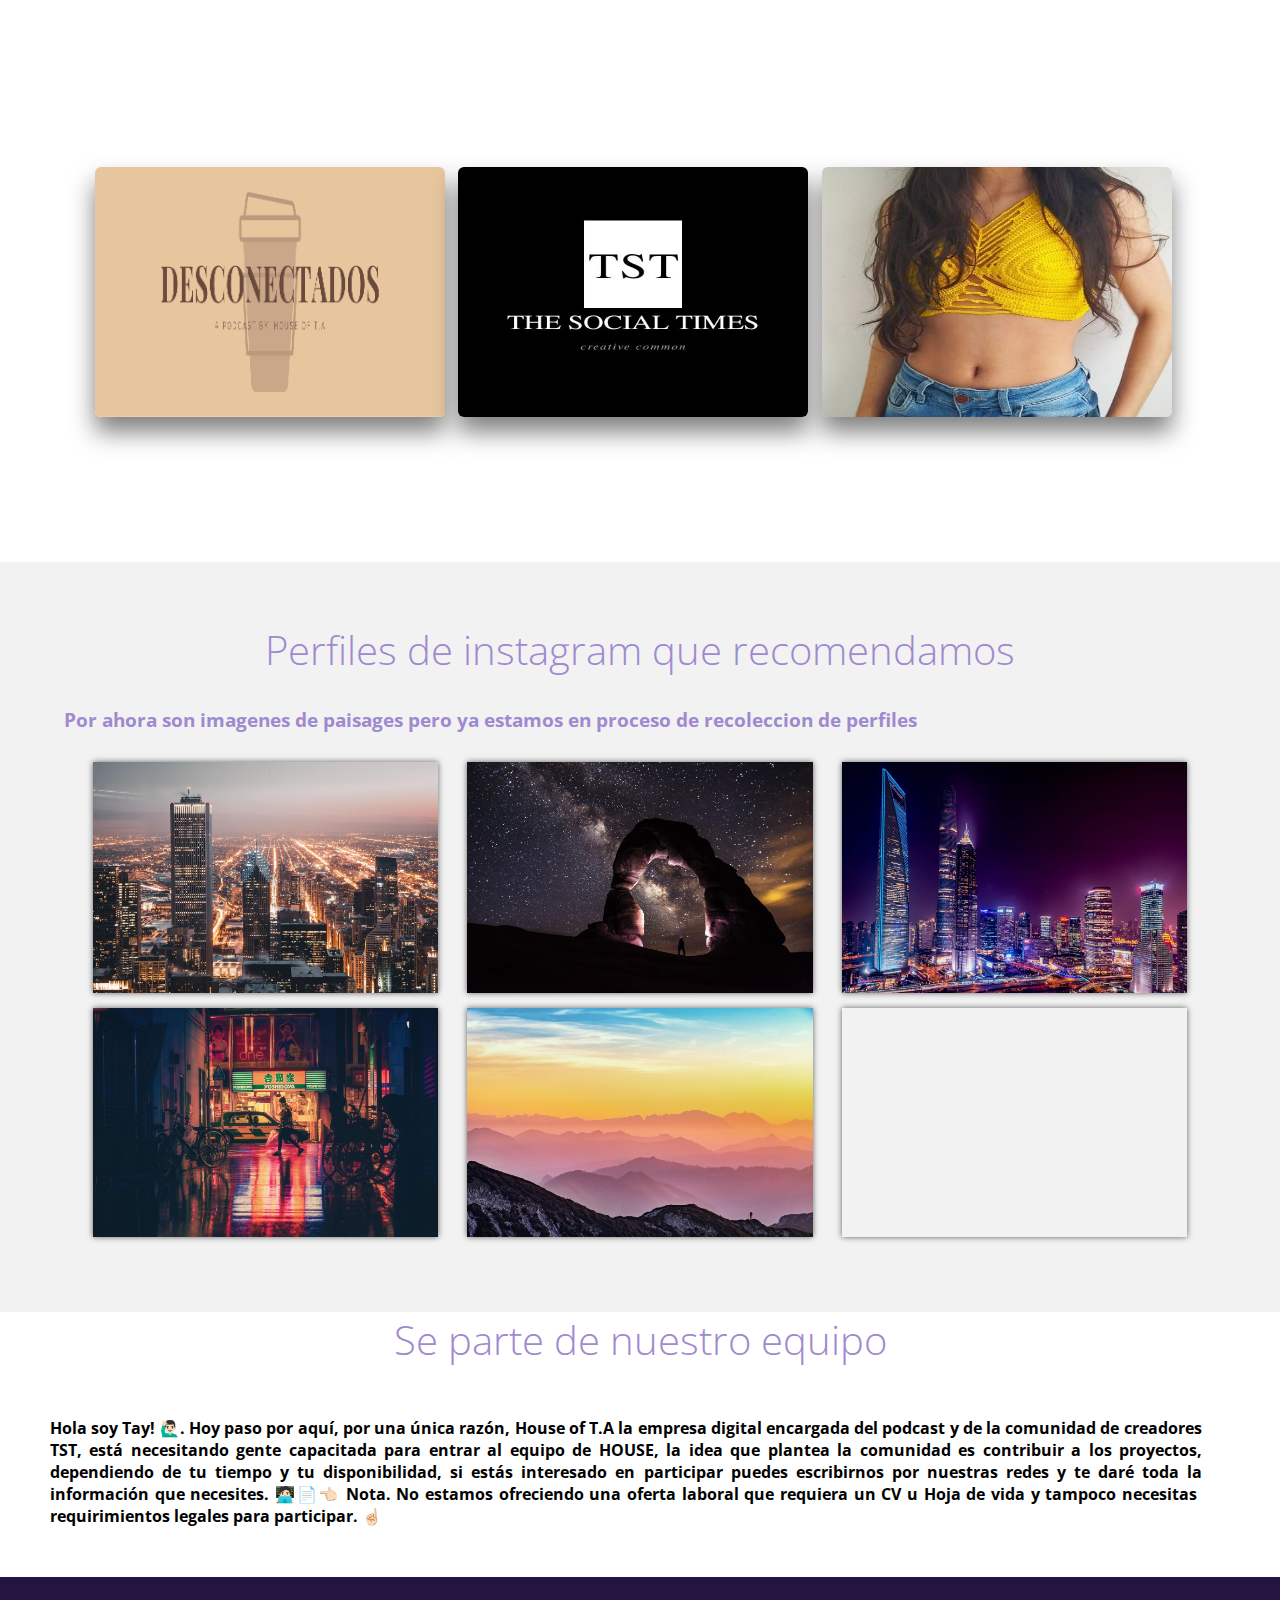
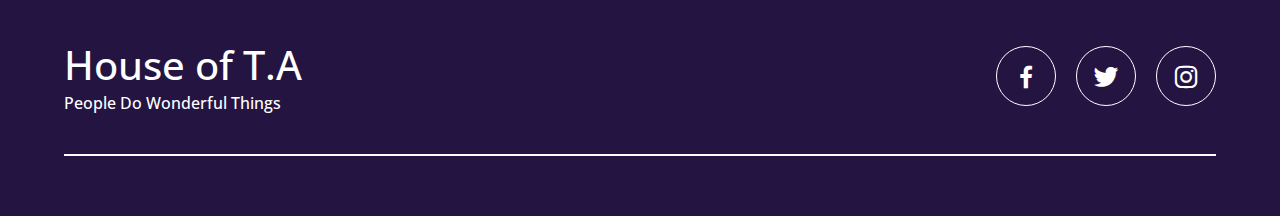
==== commit 2e4279fc: "botones" ====
--- a/index.html
+++ b/index.html
@@ -53,7 +53,7 @@
         </section>
         <!--   Tarjetas-->
         <div class="tarjetas">
-            <a class='lados' href="#">
+            <a class='lados' href="https://anchor.fm/desconectadoss">
                  <figure>
                      <img src="img/desconectados.png">
                      <div class="capa">
@@ -63,7 +63,7 @@
                  </figure>
             </a>
         
-            <a class='lados' href="https://www.instagram.com/socialtimestst/?hl=es-la">
+            <a class='lados' href="TST.html">
                 <figure>
                     <img src="img/TST_Community.jpg">
                     <div class="capa">
@@ -112,7 +112,7 @@
         </h2>
         <section class="unetenos" id="expertos">
             
-            <h4>Hola soy Tay! 🙋🏻‍♂️. Hoy paso por aquí, por una única razón, House of T.A la empresa digital encargada del podcast y de la comunidad de creadores TST, está necesitando gente capacitada para entrar al equipo de HOUSE, la idea que plantea la comunidad es contribuir a los proyectos, dependiendo de tu tiempo y tu disponibilidad, si estás interesado en participar puedes responder internamente este mensaje y te daré toda la información que necesites. 🧑🏻‍💻📄👈🏻
+            <h4>Hola soy Tay! 🙋🏻‍♂️. Hoy paso por aquí, por una única razón, House of T.A la empresa digital encargada del podcast y de la comunidad de creadores TST, está necesitando gente capacitada para entrar al equipo de HOUSE, la idea que plantea la comunidad es contribuir a los proyectos, dependiendo de tu tiempo y tu disponibilidad, si estás interesado en participar puedes escribirnos por nuestras redes y te daré toda la información que necesites. 🧑🏻‍💻📄👈🏻
 
                 Nota. No estamos ofreciendo una oferta laboral que requiera un CV u Hoja de vida y tampoco necesitas requirimientos legales para participar. ☝🏻</h4>
              
